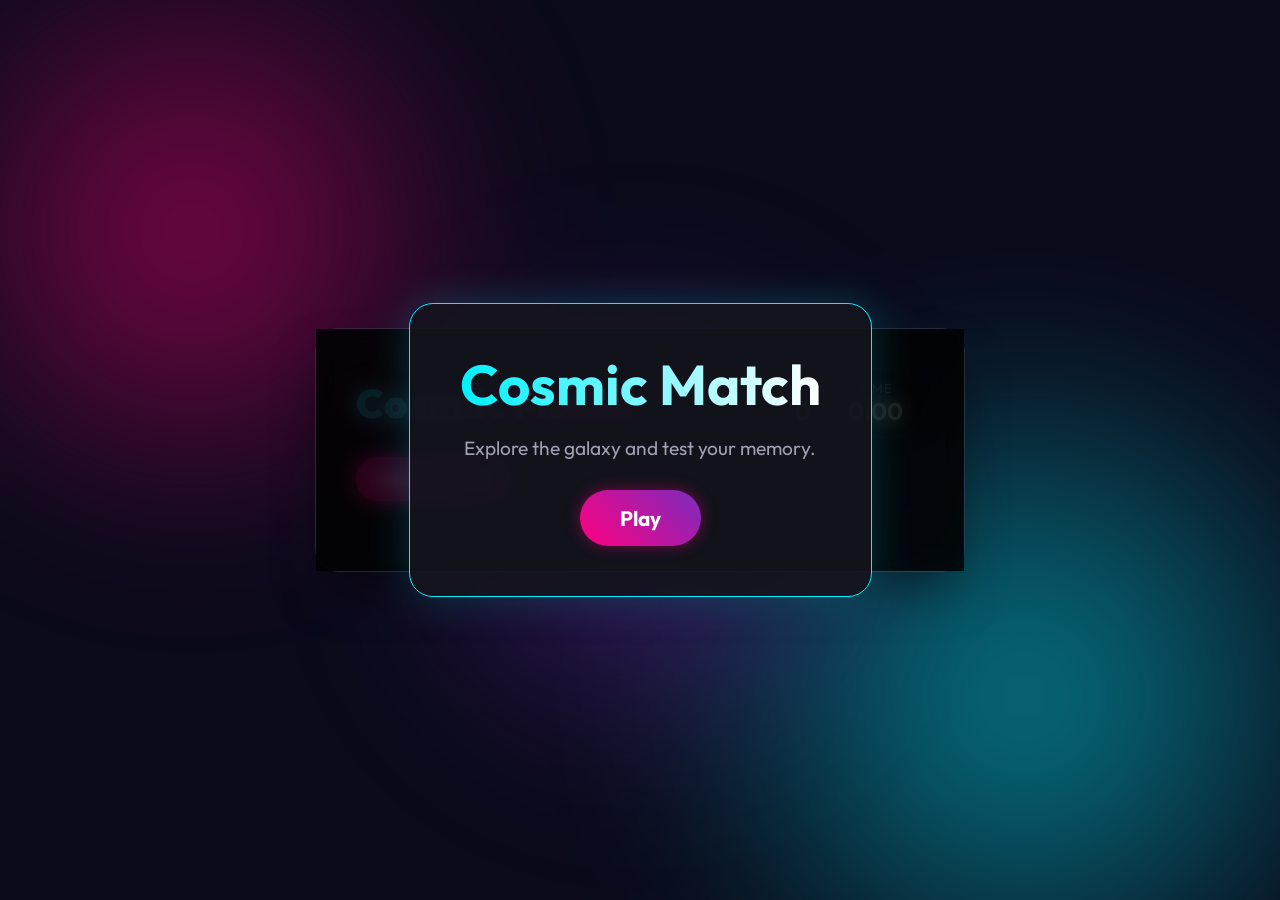
==== Cosmic Memory Match/index.html @ d5884348 "Add files via upload" ====
<!DOCTYPE html>
<html lang="en">

<head>
    <meta charset="UTF-8">
    <meta name="viewport" content="width=device-width, initial-scale=1.0">
    <title>Cosmic Memory Match</title>
    <meta name="description" content="A vibrant, interactive memory matching game built with HTML, CSS, and JS.">
    <link rel="stylesheet" href="styles.css">
    <link href="https://fonts.googleapis.com/css2?family=Outfit:wght@300;500;700;900&display=swap" rel="stylesheet">
</head>

<body>
    <div class="background-elements">
        <div class="blob blob-1"></div>
        <div class="blob blob-2"></div>
        <div class="blob blob-3"></div>
    </div>

    <main class="game-container">
        <header>
            <h1>Cosmiic Match</h1>
            <div class="stats">
                <div class="moves-container">
                    <span>Moves</span>
                    <span id="moves">0</span>
                </div>
                <div class="timer-container">
                    <span>Time</span>
                    <span id="time">0:00</span>
                </div>
            </div>
            <button id="restart-btn" class="glow-btn">Restart Game</button>
        </header>

        <section class="grid-container">
            <div id="game-board" class="game-board">
            </div>
        </section>

        <div id="landing-modal" class="modal">
            <div class="modal-content">
                <h2 style="font-size: 3.5rem; line-height: 1.1; margin-bottom: 20px;">Cosmic Match</h2>
                <p>Explore the galaxy and test your memory.</p>
                <button id="main-play-btn" class="glow-btn" style="font-size: 1.3rem; padding: 15px 40px;">Play</button>
            </div>
        </div>

        <div id="difficulty-modal" class="modal hidden">
            <div class="modal-content">
                <h2>Select Difficulty</h2>
                <div class="difficulty-btn-group">
                    <button id="btn-easy" class="glow-btn">Easy</button>
                    <button id="btn-medium" class="glow-btn">Medium</button>
                    <button id="btn-hard" class="glow-btn">Hard</button>
                </div>
            </div>
        </div>

        <div id="result-modal" class="modal hidden">
            <div class="modal-content">
                <h2 id="result-title"></h2>
                <p id="result-message"></p>
                <button id="play-again-btn" class="glow-btn">Play Again</button>
            </div>
        </div>
    </main>

    <script src="script.js"></script>
</body>

</html>
---- Cosmic Memory Match/styles.css ----
:root {
    --bg-dark: #0a0a1a;
    --card-bg: rgba(255, 255, 255, 0.05);
    --card-border: rgba(255, 255, 255, 0.1);
    --accent-1: #ff007f;
    --accent-2: #00f0ff;
    --accent-3: #7b2cbf;
    --text-main: #f8f9fa;
    --text-dim: #a0a0b5;
}

* {
    margin: 0;
    padding: 0;
    box-sizing: border-box;
}

body {
    font-family: 'Outfit', sans-serif;
    background-color: var(--bg-dark);
    color: var(--text-main);
    min-height: 100vh;
    display: flex;
    justify-content: center;
    align-items: center;
    overflow-x: hidden;
    position: relative;
}

/* Background animated blobs for wow factor */
.background-elements {
    position: absolute;
    top: 0;
    left: 0;
    width: 100%;
    height: 100%;
    z-index: -1;
    overflow: hidden;
}

.blob {
    position: absolute;
    border-radius: 50%;
    filter: blur(80px);
    opacity: 0.5;
    animation: float 20s infinite alternate cubic-bezier(0.4, 0, 0.2, 1);
}

.blob-1 {
    top: -10%;
    left: -10%;
    width: 50vw;
    height: 50vw;
    background: radial-gradient(circle, var(--accent-1) 0%, transparent 70%);
    animation-delay: 0s;
}

.blob-2 {
    bottom: -20%;
    right: -10%;
    width: 60vw;
    height: 60vw;
    background: radial-gradient(circle, var(--accent-2) 0%, transparent 70%);
    animation-delay: -5s;
}

.blob-3 {
    top: 30%;
    left: 30%;
    width: 40vw;
    height: 40vw;
    background: radial-gradient(circle, var(--accent-3) 0%, transparent 70%);
    animation-delay: -10s;
}

@keyframes float {
    0% { transform: translate(0, 0) scale(1); }
    100% { transform: translate(10%, 15%) scale(1.1); }
}

.game-container {
    background: rgba(20, 20, 40, 0.4);
    backdrop-filter: blur(20px);
    -webkit-backdrop-filter: blur(20px);
    border: 1px solid var(--card-border);
    border-radius: 24px;
    padding: 40px;
    width: 90%;
    max-width: 650px;
    box-shadow: 0 25px 50px -12px rgba(0, 0, 0, 0.5);
    z-index: 10;
}

header {
    display: flex;
    flex-wrap: wrap;
    justify-content: space-between;
    align-items: center;
    margin-bottom: 30px;
    gap: 20px;
}

h1 {
    font-size: 2.5rem;
    font-weight: 900;
    background: linear-gradient(135deg, var(--accent-2), var(--accent-1));
    -webkit-background-clip: text;
    -webkit-text-fill-color: transparent;
    text-shadow: 0 0 30px rgba(255, 0, 127, 0.3);
}

.stats {
    display: flex;
    gap: 20px;
    background: rgba(0, 0, 0, 0.3);
    padding: 10px 20px;
    border-radius: 50px;
    border: 1px solid var(--card-border);
}

.stats div {
    display: flex;
    flex-direction: column;
    align-items: center;
}

.stats span:first-child {
    font-size: 0.8rem;
    color: var(--text-dim);
    text-transform: uppercase;
    letter-spacing: 1px;
}

.stats span:last-child {
    font-size: 1.5rem;
    font-weight: 700;
}

.glow-btn {
    background: linear-gradient(45deg, var(--accent-1), var(--accent-3));
    color: white;
    border: none;
    padding: 12px 24px;
    border-radius: 50px;
    font-family: 'Outfit', sans-serif;
    font-weight: 700;
    font-size: 1rem;
    cursor: pointer;
    transition: all 0.3s ease;
    box-shadow: 0 0 15px rgba(255, 0, 127, 0.4);
}

.glow-btn:hover {
    transform: translateY(-2px);
    box-shadow: 0 0 25px rgba(255, 0, 127, 0.7);
}

.glow-btn:active {
    transform: translateY(1px);
}

/* Grid layout */
.game-board {
    display: grid;
    grid-template-columns: repeat(4, 1fr);
    grid-gap: 15px;
    perspective: 1000px;
}

/* Card Styling */
.card {
    position: relative;
    width: 100%;
    aspect-ratio: 1;
    cursor: pointer;
    transform-style: preserve-3d;
    transition: transform 0.6s cubic-bezier(0.4, 0.2, 0.2, 1);
    box-shadow: 0 4px 15px rgba(0,0,0,0.2);
    border-radius: 16px;
}

.card:active {
    transform: scale(0.95);
    transition: transform 0.1s;
}

.card.flipped {
    transform: rotateY(180deg);
}

.card.matched {
    transform: rotateY(180deg) scale(0.95);
    box-shadow: 0 0 20px var(--accent-2);
}

.card-face {
    position: absolute;
    width: 100%;
    height: 100%;
    backface-visibility: hidden;
    border-radius: 16px;
    display: flex;
    justify-content: center;
    align-items: center;
    font-size: 3rem;
}

.card-front {
    background: linear-gradient(135deg, rgba(255,255,255,0.1), rgba(255,255,255,0.02));
    border: 1px solid var(--card-border);
    backdrop-filter: blur(10px);
    transform: rotateY(180deg);
}

.card-back {
    background: linear-gradient(135deg, rgba(255,255,255,0.05), rgba(255,255,255,0.01));
    border: 1px solid var(--card-border);
    background-image: url("data:image/svg+xml,%3Csvg width='20' height='20' viewBox='0 0 20 20' xmlns='http://www.w3.org/2000/svg'%3E%3Cpath d='M2 0h2v2H2V0zm4 0h2v2H6V0zm4 0h2v2h-2V0zm4 0h2v2h-2V0zm4 0h2v2h-2V0zM0 4h2v2H0V4zm4 4h2v2H4V8zm8 0h2v2h-2V8zm4 0h2v2h-2V8zM2 12h2v2H2v-2zm4 0h2v2H6v-2zm12 0h2v2h-2v-2zm-4 4h2v2h-2v-2zm-8 0h2v2H6v-2zm4 0h2v2h-2v-2z' fill='%23ffffff' fill-opacity='0.05' fill-rule='evenodd'/%3E%3C/svg%3E");
    transition: background-color 0.3s ease;
}

.card:hover .card-back {
    background-color: rgba(255, 255, 255, 0.1);
}

/* Modal */
.modal {
    position: fixed;
    top: 0;
    left: 0;
    width: 100%;
    height: 100%;
    background: rgba(0, 0, 0, 0.8);
    backdrop-filter: blur(10px);
    display: flex;
    justify-content: center;
    align-items: center;
    z-index: 100;
    opacity: 1;
    transition: opacity 0.4s ease;
}

.modal.hidden {
    opacity: 0;
    pointer-events: none;
}

.modal-content {
    background: rgba(20, 20, 30, 0.9);
    border: 1px solid var(--accent-2);
    box-shadow: 0 0 40px rgba(0, 240, 255, 0.2);
    padding: 50px;
    border-radius: 24px;
    text-align: center;
    transform: scale(1);
    transition: transform 0.4s cubic-bezier(0.175, 0.885, 0.32, 1.275);
}

.modal.hidden .modal-content {
    transform: scale(0.8);
}

.modal h2 {
    font-size: 2.5rem;
    margin-bottom: 20px;
    background: linear-gradient(to right, var(--accent-2), #ffffff);
    -webkit-background-clip: text;
    -webkit-text-fill-color: transparent;
}

.modal p {
    font-size: 1.2rem;
    margin-bottom: 30px;
    color: var(--text-dim);
}

.difficulty-btn-group {
    display: flex;
    flex-wrap: wrap;
    gap: 15px;
    justify-content: center;
    margin-bottom: 10px;
}

@media (max-width: 600px) {
    .game-container {
        padding: 20px;
    }
    header {
        flex-direction: column;
    }
    h1 {
        font-size: 2rem;
    }
    .card-face {
        font-size: 2rem;
    }
}
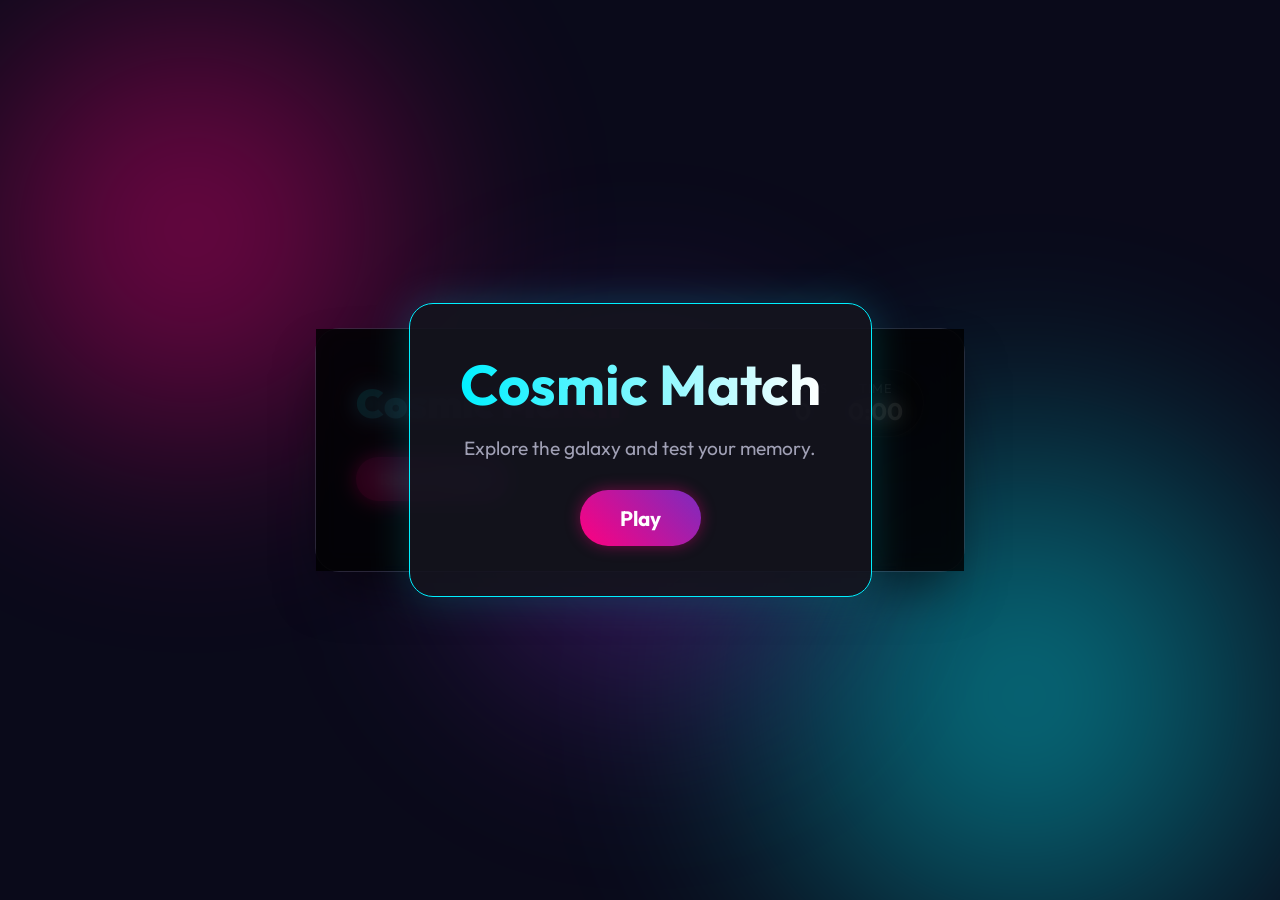
==== commit 0cbc3f16: "Add star rating and fix title typo Fixes a typo in the header (Cosmiic → Cosmic) and adds a star-rat" ====
--- a/Cosmic Memory Match/index.html
+++ b/Cosmic Memory Match/index.html
@@ -19,7 +19,7 @@
 
     <main class="game-container">
         <header>
-            <h1>Cosmiic Match</h1>
+            <h1>Cosmic Match</h1>
             <div class="stats">
                 <div class="moves-container">
                     <span>Moves</span>
@@ -60,6 +60,7 @@
         <div id="result-modal" class="modal hidden">
             <div class="modal-content">
                 <h2 id="result-title"></h2>
+                <div id="stars-container" class="stars-container"></div>
                 <p id="result-message"></p>
                 <button id="play-again-btn" class="glow-btn">Play Again</button>
             </div>
--- a/Cosmic Memory Match/styles.css
+++ b/Cosmic Memory Match/styles.css
@@ -266,6 +266,32 @@
     background: linear-gradient(to right, var(--accent-2), #ffffff);
     -webkit-background-clip: text;
     -webkit-text-fill-color: transparent;
+}
+
+.stars-container {
+    display: flex;
+    justify-content: center;
+    gap: 15px;
+    margin-bottom: 20px;
+    height: 60px;
+}
+
+.star {
+    font-size: 4rem;
+    color: rgba(255, 255, 255, 0.1);
+    transform: scale(0.5);
+    opacity: 0;
+    transition: all 0.5s cubic-bezier(0.34, 1.56, 0.64, 1);
+}
+
+.star.earned {
+    color: #ffd700;
+    text-shadow: 0 0 20px rgba(255, 215, 0, 0.8), 0 0 40px rgba(255, 215, 0, 0.4);
+}
+
+.star.show {
+    transform: scale(1);
+    opacity: 1;
 }
 
 .modal p {
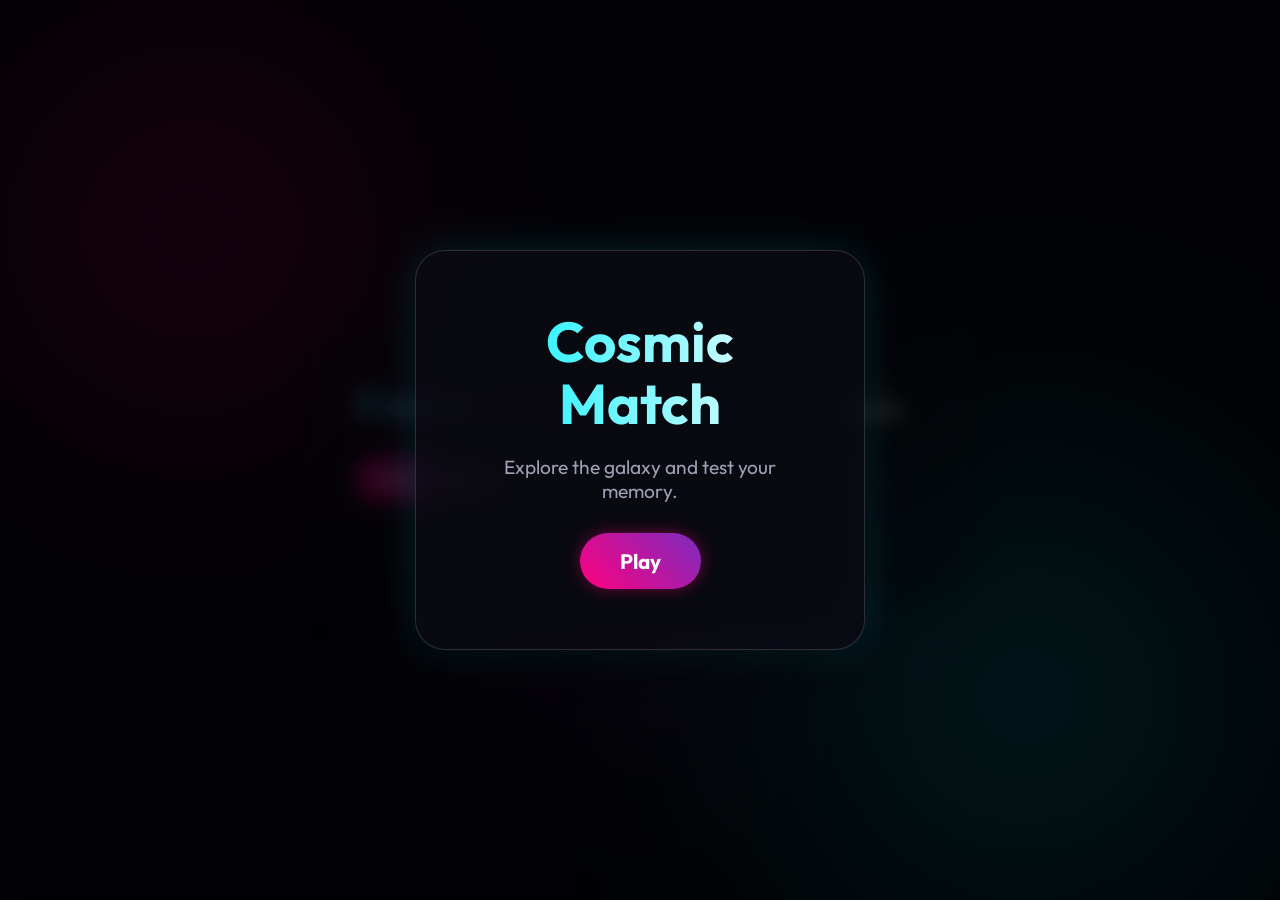
==== commit e2855021: "Add floating emoji background and UI polish Introduce a floating emoji background and refine modal/d" ====
--- a/Cosmic Memory Match/index.html
+++ b/Cosmic Memory Match/index.html
@@ -16,6 +16,7 @@
         <div class="blob blob-2"></div>
         <div class="blob blob-3"></div>
     </div>
+    <div id="floating-emojis" class="floating-emojis-container"></div>
 
     <main class="game-container">
         <header>
@@ -37,35 +38,36 @@
             <div id="game-board" class="game-board">
             </div>
         </section>
+    </main>
 
-        <div id="landing-modal" class="modal">
-            <div class="modal-content">
-                <h2 style="font-size: 3.5rem; line-height: 1.1; margin-bottom: 20px;">Cosmic Match</h2>
-                <p>Explore the galaxy and test your memory.</p>
-                <button id="main-play-btn" class="glow-btn" style="font-size: 1.3rem; padding: 15px 40px;">Play</button>
+    <div id="landing-modal" class="modal">
+        <div class="modal-content">
+            <h2 style="font-size: 3.5rem; line-height: 1.1; margin-bottom: 20px;">Cosmic Match</h2>
+            <p>Explore the galaxy and test your memory.</p>
+            <button id="main-play-btn" class="glow-btn" style="font-size: 1.3rem; padding: 15px 40px;">Play</button>
+        </div>
+    </div>
+
+    <div id="difficulty-modal" class="modal hidden">
+        <div class="modal-content">
+            <h2>Select Difficulty</h2>
+            <p>Choose your cosmic challenge</p>
+            <div class="difficulty-btn-group">
+                <button id="btn-easy" class="glow-btn btn-easy">Easy</button>
+                <button id="btn-medium" class="glow-btn btn-medium">Medium</button>
+                <button id="btn-hard" class="glow-btn btn-hard">Hard</button>
             </div>
         </div>
+    </div>
 
-        <div id="difficulty-modal" class="modal hidden">
-            <div class="modal-content">
-                <h2>Select Difficulty</h2>
-                <div class="difficulty-btn-group">
-                    <button id="btn-easy" class="glow-btn">Easy</button>
-                    <button id="btn-medium" class="glow-btn">Medium</button>
-                    <button id="btn-hard" class="glow-btn">Hard</button>
-                </div>
-            </div>
+    <div id="result-modal" class="modal hidden">
+        <div class="modal-content">
+            <h2 id="result-title"></h2>
+            <div id="stars-container" class="stars-container"></div>
+            <p id="result-message"></p>
+            <button id="play-again-btn" class="glow-btn">Play Again</button>
         </div>
-
-        <div id="result-modal" class="modal hidden">
-            <div class="modal-content">
-                <h2 id="result-title"></h2>
-                <div id="stars-container" class="stars-container"></div>
-                <p id="result-message"></p>
-                <button id="play-again-btn" class="glow-btn">Play Again</button>
-            </div>
-        </div>
-    </main>
+    </div>
 
     <script src="script.js"></script>
 </body>
--- a/Cosmic Memory Match/styles.css
+++ b/Cosmic Memory Match/styles.css
@@ -36,6 +36,41 @@
     height: 100%;
     z-index: -1;
     overflow: hidden;
+}
+
+.floating-emojis-container {
+    position: fixed;
+    top: 0;
+    left: 0;
+    width: 100%;
+    height: 100%;
+    overflow: hidden;
+    z-index: 0;
+    pointer-events: none;
+}
+
+.floating-emoji {
+    position: absolute;
+    opacity: 0;
+    animation: floatUp 15s linear infinite;
+    filter: drop-shadow(0 0 10px rgba(255,255,255,0.2));
+}
+
+@keyframes floatUp {
+    0% {
+        transform: translateY(110vh) rotate(0deg);
+        opacity: 0;
+    }
+    10% {
+        opacity: 0.6;
+    }
+    90% {
+        opacity: 0.6;
+    }
+    100% {
+        transform: translateY(-20vh) rotate(360deg);
+        opacity: 0;
+    }
 }
 
 .blob {
@@ -159,6 +194,30 @@
     transform: translateY(1px);
 }
 
+.btn-easy {
+    background: linear-gradient(45deg, #00f0ff, #0077ff);
+    box-shadow: 0 0 15px rgba(0, 240, 255, 0.4);
+}
+.btn-easy:hover {
+    box-shadow: 0 0 25px rgba(0, 240, 255, 0.7);
+}
+
+.btn-medium {
+    background: linear-gradient(45deg, #7b2cbf, #ff007f);
+    box-shadow: 0 0 15px rgba(123, 44, 191, 0.4);
+}
+.btn-medium:hover {
+    box-shadow: 0 0 25px rgba(123, 44, 191, 0.7);
+}
+
+.btn-hard {
+    background: linear-gradient(45deg, #ff007f, #ff4c00);
+    box-shadow: 0 0 15px rgba(255, 0, 127, 0.4);
+}
+.btn-hard:hover {
+    box-shadow: 0 0 25px rgba(255, 0, 127, 0.7);
+}
+
 /* Grid layout */
 .game-board {
     display: grid;
@@ -246,14 +305,18 @@
 }
 
 .modal-content {
-    background: rgba(20, 20, 30, 0.9);
-    border: 1px solid var(--accent-2);
-    box-shadow: 0 0 40px rgba(0, 240, 255, 0.2);
-    padding: 50px;
-    border-radius: 24px;
+    background: rgba(15, 15, 25, 0.65);
+    backdrop-filter: blur(25px);
+    -webkit-backdrop-filter: blur(25px);
+    border: 1px solid rgba(255, 255, 255, 0.15);
+    box-shadow: 0 25px 50px -12px rgba(0, 0, 0, 0.5), 0 0 40px rgba(0, 240, 255, 0.15);
+    padding: 60px 50px;
+    border-radius: 30px;
     text-align: center;
     transform: scale(1);
     transition: transform 0.4s cubic-bezier(0.175, 0.885, 0.32, 1.275);
+    max-width: 90%;
+    width: 450px;
 }
 
 .modal.hidden .modal-content {
@@ -303,9 +366,9 @@
 .difficulty-btn-group {
     display: flex;
     flex-wrap: wrap;
-    gap: 15px;
-    justify-content: center;
-    margin-bottom: 10px;
+    gap: 20px;
+    justify-content: center;
+    margin-top: 10px;
 }
 
 @media (max-width: 600px) {
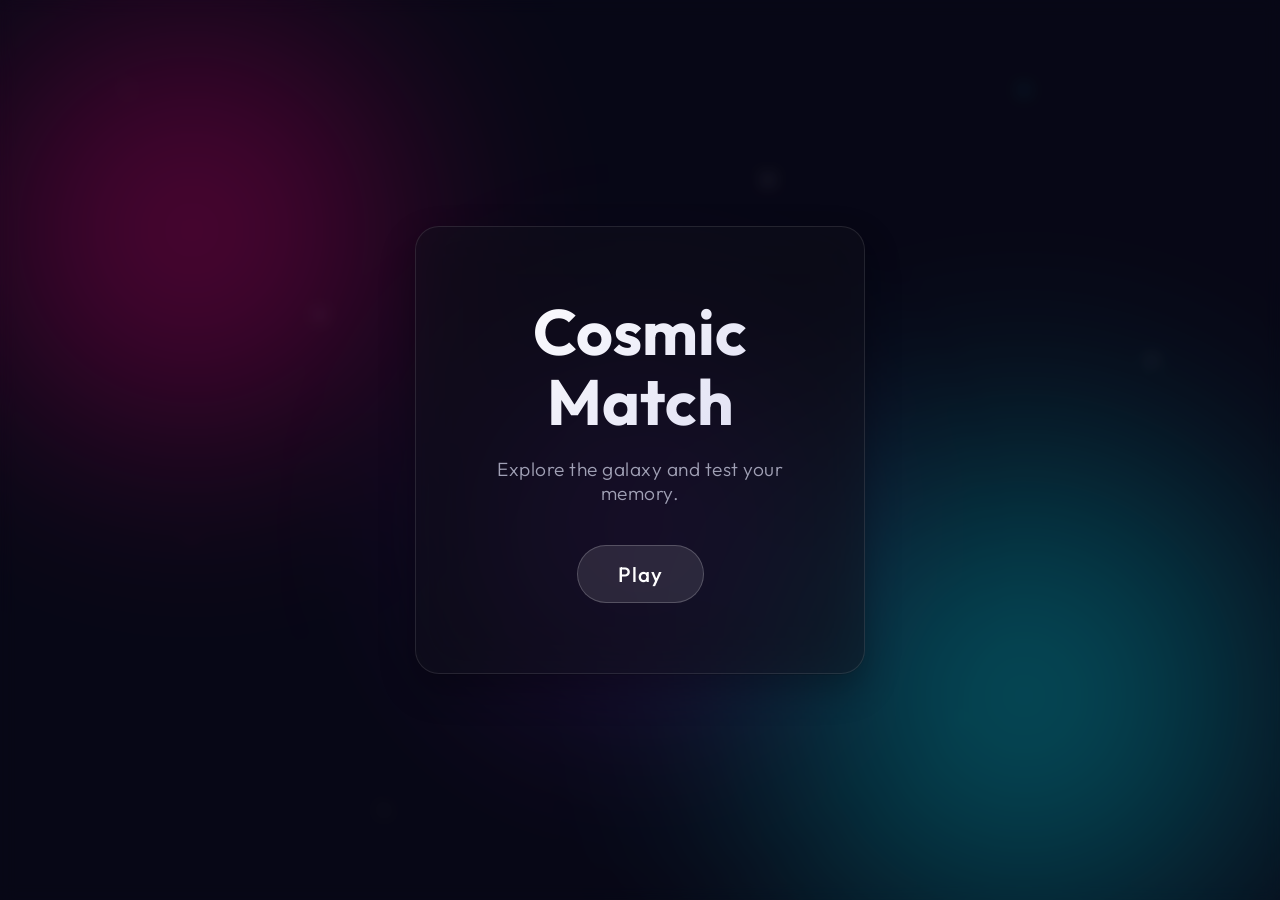
==== commit b3208c5d: "Add starry background and landing modal styles Introduce a decorative .stars-bg element and CSS anim" ====
--- a/Cosmic Memory Match/index.html
+++ b/Cosmic Memory Match/index.html
@@ -12,13 +12,14 @@
 
 <body>
     <div class="background-elements">
+        <div class="stars-bg"></div>
         <div class="blob blob-1"></div>
         <div class="blob blob-2"></div>
         <div class="blob blob-3"></div>
     </div>
     <div id="floating-emojis" class="floating-emojis-container"></div>
 
-    <main class="game-container">
+    <main class="game-container hidden">
         <header>
             <h1>Cosmic Match</h1>
             <div class="stats">
--- a/Cosmic Memory Match/styles.css
+++ b/Cosmic Memory Match/styles.css
@@ -36,6 +36,29 @@
     height: 100%;
     z-index: -1;
     overflow: hidden;
+}
+
+.stars-bg {
+    position: absolute;
+    width: 100%;
+    height: 100%;
+    background-image: 
+        radial-gradient(1.5px 1.5px at 10vw 10vh, rgba(255,255,255,0.8) 100%, transparent),
+        radial-gradient(2px 2px at 25vw 35vh, rgba(255,255,255,0.9) 100%, transparent),
+        radial-gradient(1px 1px at 40vw 70vh, rgba(255,255,255,0.6) 100%, transparent),
+        radial-gradient(2.5px 2.5px at 60vw 20vh, #fff 100%, transparent),
+        radial-gradient(1.5px 1.5px at 75vw 80vh, rgba(255,255,255,0.8) 100%, transparent),
+        radial-gradient(2px 2px at 90vw 40vh, rgba(255,255,255,0.9) 100%, transparent),
+        radial-gradient(1px 1px at 30vw 90vh, #fff 100%, transparent),
+        radial-gradient(2.5px 2.5px at 80vw 10vh, rgba(0, 240, 255, 0.8) 100%, transparent),
+        radial-gradient(1.5px 1.5px at 15vw 60vh, rgba(255, 0, 127, 0.8) 100%, transparent);
+    background-size: 100vw 100vh;
+    animation: starTwinkle 5s infinite alternate;
+}
+
+@keyframes starTwinkle {
+    0% { opacity: 0.5; }
+    100% { opacity: 1; }
 }
 
 .floating-emojis-container {
@@ -126,6 +149,10 @@
     z-index: 10;
 }
 
+.game-container.hidden {
+    display: none;
+}
+
 header {
     display: flex;
     flex-wrap: wrap;
@@ -140,6 +167,7 @@
     font-weight: 900;
     background: linear-gradient(135deg, var(--accent-2), var(--accent-1));
     -webkit-background-clip: text;
+    background-clip: text;
     -webkit-text-fill-color: transparent;
     text-shadow: 0 0 30px rgba(255, 0, 127, 0.3);
 }
@@ -289,8 +317,9 @@
     left: 0;
     width: 100%;
     height: 100%;
-    background: rgba(0, 0, 0, 0.8);
-    backdrop-filter: blur(10px);
+    background: rgba(5, 5, 15, 0.3);
+    backdrop-filter: blur(8px);
+    -webkit-backdrop-filter: blur(8px);
     display: flex;
     justify-content: center;
     align-items: center;
@@ -328,7 +357,59 @@
     margin-bottom: 20px;
     background: linear-gradient(to right, var(--accent-2), #ffffff);
     -webkit-background-clip: text;
+    background-clip: text;
     -webkit-text-fill-color: transparent;
+}
+
+/* Unique Landing Modal Styling */
+#landing-modal .modal-content {
+    background: rgba(20, 20, 30, 0.4);
+    backdrop-filter: blur(25px);
+    -webkit-backdrop-filter: blur(25px);
+    border: 1px solid rgba(255, 255, 255, 0.1);
+    box-shadow: 0 15px 35px rgba(0, 0, 0, 0.3);
+    padding: 70px 50px;
+    border-radius: 24px;
+}
+
+#landing-modal h2 {
+    font-size: 4rem !important;
+    background: linear-gradient(135deg, #ffffff, #dcdcf2);
+    -webkit-background-clip: text;
+    background-clip: text;
+    -webkit-text-fill-color: transparent;
+    text-shadow: none;
+    margin-bottom: 20px !important;
+    font-weight: 700;
+}
+
+#landing-modal p {
+    font-size: 1.2rem;
+    color: #a0a0b5;
+    letter-spacing: 0.5px;
+    margin-bottom: 40px;
+    font-weight: 300;
+}
+
+#main-play-btn {
+    font-size: 1.3rem !important;
+    padding: 15px 40px !important;
+    border-radius: 50px;
+    font-weight: 500;
+    text-transform: none;
+    letter-spacing: 1px;
+    background: rgba(255, 255, 255, 0.1);
+    border: 1px solid rgba(255, 255, 255, 0.2);
+    box-shadow: none;
+    color: #ffffff;
+    transition: all 0.3s ease;
+}
+
+#main-play-btn:hover {
+    background: rgba(255, 255, 255, 0.15);
+    transform: translateY(-2px);
+    box-shadow: 0 0 20px rgba(0, 240, 255, 0.4), inset 0 0 10px rgba(0, 240, 255, 0.2);
+    border-color: rgba(0, 240, 255, 0.5);
 }
 
 .stars-container {
@@ -384,4 +465,10 @@
     .card-face {
         font-size: 2rem;
     }
-}
+    #landing-modal h2 {
+        font-size: 3.5rem !important;
+    }
+    #landing-modal .modal-content {
+        padding: 50px 30px;
+    }
+}
